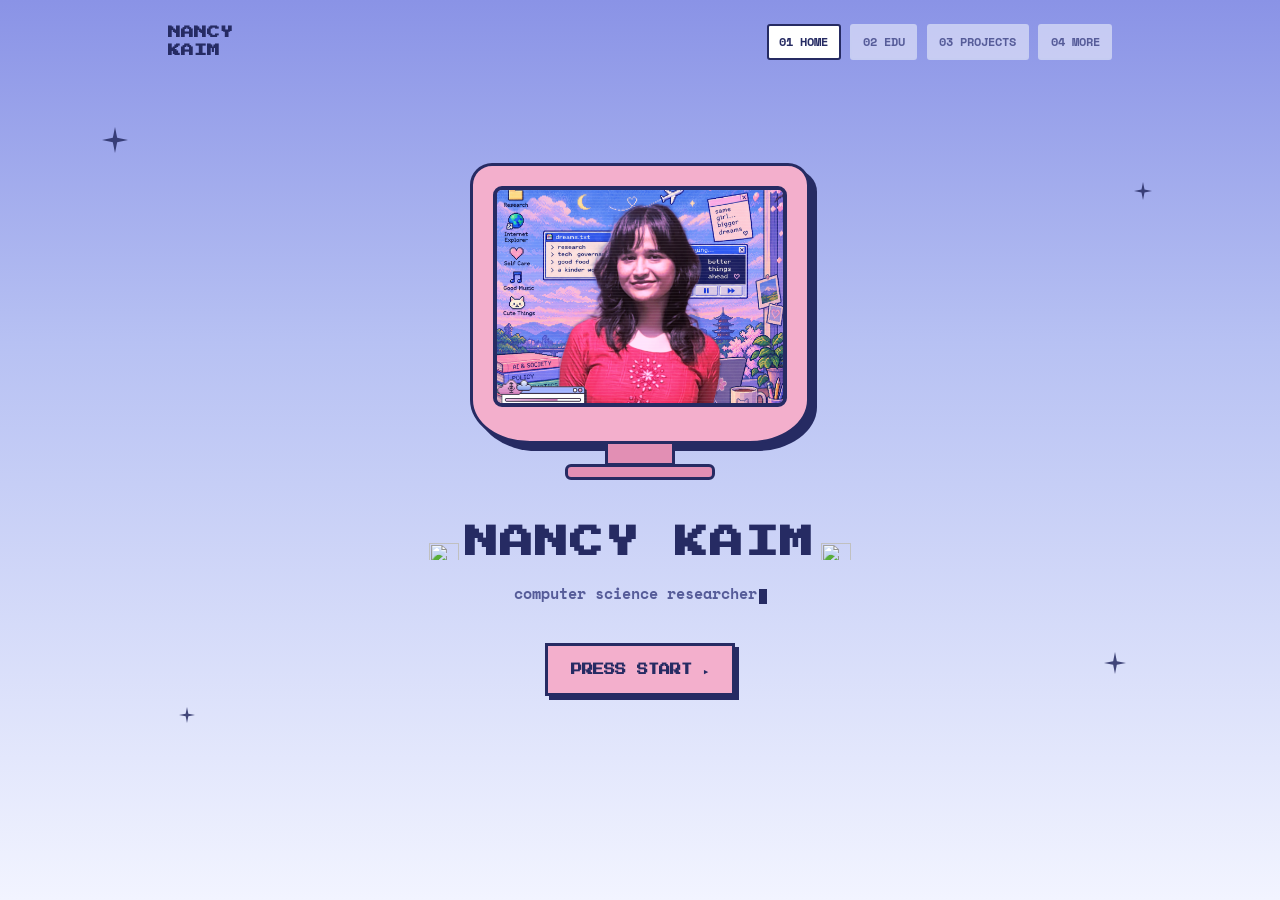
==== index.html @ 99c8d379 "Update index.html" ====
<!DOCTYPE html>
<html lang="en">
<head>
<meta charset="UTF-8">
<meta name="viewport" content="width=device-width, initial-scale=1.0">
<title>Nancy Kaim</title>
<meta name="description" content="Nancy Kaim — computer science researcher.">
<link rel="preconnect" href="https://fonts.googleapis.com">
<link rel="preconnect" href="https://fonts.gstatic.com" crossorigin>
<link href="https://fonts.googleapis.com/css2?family=Press+Start+2P&family=Space+Mono:wght@400;700&family=IBM+Plex+Sans:wght@400;500;600&display=swap" rel="stylesheet">
<link rel="stylesheet" href="style.css">
</head>
<body>

<header class="site">
  <div class="wrap">
    <a class="brand" href="index.html">NANCY<br>KAIM</a>
    <nav class="pages">
      <a href="index.html" class="active">01 HOME</a>
      <a href="education.html">02 EDU</a>
      <a href="projects.html">03 PROJECTS</a>
      <a href="achievements.html">04 MORE</a>
    </nav>
  </div>
</header>

<main>
  <section class="hero-page">

    <!-- decorative sparkles -->
    <div class="sparkle" style="top:8%; left:8%; width:26px; height:26px;">
      <svg viewBox="0 0 24 24"><path d="M12 0 L14 10 L24 12 L14 14 L12 24 L10 14 L0 12 L10 10 Z"/></svg>
    </div>
    <div class="sparkle" style="top:15%; right:10%; width:18px; height:18px;">
      <svg viewBox="0 0 24 24"><path d="M12 0 L14 10 L24 12 L14 14 L12 24 L10 14 L0 12 L10 10 Z"/></svg>
    </div>
    <div class="sparkle" style="bottom:12%; left:14%; width:16px; height:16px;">
      <svg viewBox="0 0 24 24"><path d="M12 0 L14 10 L24 12 L14 14 L12 24 L10 14 L0 12 L10 10 Z"/></svg>
    </div>
    <div class="sparkle" style="bottom:18%; right:12%; width:22px; height:22px;">
      <svg viewBox="0 0 24 24"><path d="M12 0 L14 10 L24 12 L14 14 L12 24 L10 14 L0 12 L10 10 Z"/></svg>
    </div>

    <div class="hero-inner">
      <div class="monitor">
        <div class="case">
          <div class="screen">
            <img src="image/Profile1.png" alt="Nancy Kaim">
          </div>
        </div>
        <div class="neck"></div>
        <div class="base"></div>
      </div>

      <h1><img class="sticker" src="image/icon1.png" alt="">NANCY KAIM<img class="sticker" src="image/icon1.png" alt=""></h1>
      <p class="tagline">computer science researcher<span class="cursor"></span></p>
      <a class="pixel-btn pink" href="education.html">PRESS START ▸</a>
    </div>
  </section>
</main>

<script src="script.js"></script>
</body>
</html>
---- style.css ----
:root {
  --bg-top: #8A93E6;
  --bg-mid: #B7C1F3;
  --bg-bottom: #F2F4FF;
  --ink: #262B63;
  --muted: #565C99;
  --pink: #F3AFCC;
  --pink-dark: #E28FB4;
  --card: #EEF1FF;
  --card-line: #C6CCF2;
  --accent: #6B74D6;
  --pixel: 'Press Start 2P', monospace;
  --mono: 'Space Mono', ui-monospace, monospace;
  --sans: 'IBM Plex Sans', -apple-system, sans-serif;
  --maxw: 1000px;
}

* { box-sizing: border-box; }
html { scroll-behavior: smooth; }

body {
  margin: 0;
  background: linear-gradient(180deg, var(--bg-top) 0%, var(--bg-mid) 38%, var(--bg-bottom) 100%);
  background-attachment: fixed;
  color: var(--ink);
  font-family: var(--mono);
  font-weight: 700;
  font-size: 1.08rem;
  line-height: 1.7;
}

/* Sticker icons beside headings */
.sticker {
  width: 30px;
  height: 30px;
  object-fit: contain;
  vertical-align: middle;
  margin: 0 0.4rem 0.2rem 0;
  display: inline-block;
}
h1 .sticker:last-child, h2 .sticker:last-child { margin: 0 0 0.2rem 0.4rem; }

/* Dates read as italic throughout */
.when, .project-box .when, em.date {
  font-style: italic;
}

a { color: inherit; }
a:focus-visible, button:focus-visible { outline: 2px solid var(--ink); outline-offset: 3px; }

.wrap { max-width: var(--maxw); margin: 0 auto; padding: 0 1.75rem; }

/* Header / page nav */
header.site { padding: 1.5rem 0 0.5rem; }
header.site .wrap {
  display: flex;
  align-items: center;
  justify-content: space-between;
  flex-wrap: wrap;
  gap: 1rem;
}
.brand {
  font-family: var(--pixel);
  font-size: 0.8rem;
  text-decoration: none;
  color: var(--ink);
  line-height: 1.4;
}
nav.pages { display: flex; gap: 0.6rem; flex-wrap: wrap; }
nav.pages a {
  font-family: var(--mono);
  font-size: 0.72rem;
  text-decoration: none;
  color: var(--muted);
  background: rgba(255,255,255,0.5);
  border: 2px solid var(--card-line);
  padding: 0.4rem 0.65rem;
  border-radius: 3px;
}
nav.pages a.active, nav.pages a:hover {
  color: var(--ink);
  border-color: var(--ink);
  background: #fff;
}

/* Sparkle decorations */
.sparkle { position: absolute; opacity: 0.85; pointer-events: none; }
.sparkle svg { width: 100%; height: 100%; fill: var(--ink); }

/* Hero / monitor page */
.hero-page {
  min-height: 82vh;
  display: flex;
  align-items: center;
  justify-content: center;
  position: relative;
  padding: 2rem 0 3rem;
  overflow: hidden;
}
.hero-inner { text-align: center; position: relative; z-index: 2; }
.hero-inner h1 {
  font-family: var(--pixel);
  font-size: clamp(1.3rem, 4vw, 2.1rem);
  line-height: 1.6;
  margin: 0 0 0.75rem;
  letter-spacing: 1px;
}
.hero-inner .tagline {
  font-family: var(--mono);
  font-size: 0.95rem;
  color: var(--muted);
  margin: 0 0 2.25rem;
}
.hero-inner .tagline .cursor {
  display: inline-block;
  width: 8px; height: 1em;
  background: var(--ink);
  margin-left: 2px;
  vertical-align: text-bottom;
  animation: blink 1.1s steps(1) infinite;
}
@keyframes blink { 50% { opacity: 0; } }
@media (prefers-reduced-motion: reduce) { .cursor { animation: none; } }

/* CRT monitor */
.monitor { width: min(340px, 78vw); margin: 0 auto 2.25rem; position: relative; z-index: 2; }
.monitor .case {
  background: var(--pink);
  border: 3px solid var(--ink);
  border-radius: 22px 22px 60px 60px / 22px 22px 44px 44px;
  padding: 20px 20px 34px;
  box-shadow: 7px 7px 0 var(--ink);
}
.monitor .screen {
  background: #1C2058;
  border: 4px solid var(--ink);
  border-radius: 9px;
  aspect-ratio: 4 / 3;
  overflow: hidden;
  position: relative;
  display: flex;
  align-items: center;
  justify-content: center;
}
.monitor .screen img { width: 100%; height: 100%; object-fit: cover; display: block; }
.monitor .screen .placeholder {
  font-family: var(--mono);
  color: #C7CEFF;
  font-size: 0.75rem;
  text-align: center;
  padding: 1rem;
}
.monitor .screen::after {
  content: '';
  position: absolute; inset: 0;
  background: repeating-linear-gradient(to bottom, rgba(255,255,255,0.06) 0px, rgba(255,255,255,0.06) 1px, transparent 1px, transparent 3px);
  pointer-events: none;
}
.monitor .neck { width: 70px; height: 22px; background: var(--pink-dark); border: 3px solid var(--ink); border-top: none; margin: 0 auto; }
.monitor .base { width: 150px; height: 16px; background: var(--pink-dark); border: 3px solid var(--ink); border-radius: 6px; margin: -2px auto 0; }

/* Pixel button */
.pixel-btn {
  display: inline-block;
  font-family: var(--pixel);
  font-size: 0.7rem;
  color: var(--ink);
  background: #fff;
  border: 3px solid var(--ink);
  padding: 0.85rem 1.4rem;
  text-decoration: none;
  box-shadow: 4px 4px 0 var(--ink);
  transition: transform 0.08s ease, box-shadow 0.08s ease;
}
.pixel-btn:hover { transform: translate(2px, 2px); box-shadow: 2px 2px 0 var(--ink); }
.pixel-btn.pink { background: var(--pink); }

/* Content pages */
.page-title {
  font-family: var(--pixel);
  font-size: clamp(1.1rem, 3vw, 1.5rem);
  margin: 2.5rem 0 0.5rem;
  line-height: 1.6;
}
.page-lede { font-family: var(--mono); font-size: 0.98rem; color: var(--muted); max-width: 62ch; margin: 0 0 2rem; }

section.block { padding: 1.75rem 0; }
section.block h2 {
  font-family: var(--pixel);
  font-size: 0.95rem;
  margin: 0 0 1.5rem;
  line-height: 1.7;
}

/* Diamond bullet list */
ul.diamond-list { list-style: none; margin: 0; padding: 0; }
ul.diamond-list li {
  display: grid;
  grid-template-columns: 18px 1fr;
  gap: 0.85rem;
  align-items: start;
  padding: 0.9rem 0;
  border-top: 1px dashed var(--card-line);
  color: var(--muted);
}
ul.diamond-list li:last-child { border-bottom: 1px dashed var(--card-line); }
ul.diamond-list li .diamond {
  width: 10px; height: 10px;
  background: var(--accent);
  transform: rotate(45deg);
  margin-top: 6px;
}
ul.diamond-list li strong { color: var(--ink); }

/* Cards */
.card {
  background: var(--card);
  border: 2px solid var(--card-line);
  border-radius: 10px;
  padding: 1.5rem;
}
.card h3 { font-family: var(--sans); font-weight: 600; }

/* Education timeline items */
.edu-item {
  display: grid;
  grid-template-columns: 140px 1fr;
  gap: 1.25rem;
  padding: 1.25rem 0;
  border-top: 1px dashed var(--card-line);
}
section.block .edu-item:last-child { border-bottom: 1px dashed var(--card-line); }
.edu-item .when { font-family: var(--mono); font-size: 0.8rem; color: var(--muted); }
.edu-item h3 { margin: 0 0 0.25rem; font-size: 1.05rem; font-weight: 600; font-family: var(--sans); }
.edu-item .school { color: var(--muted); margin: 0 0 0.25rem; font-size: 0.98rem; }
.edu-item .score { font-family: var(--mono); font-size: 0.78rem; color: var(--accent); }
@media (max-width: 620px) { .edu-item { grid-template-columns: 1fr; gap: 0.3rem; } }

/* Stat band */
.stats { display: grid; grid-template-columns: repeat(3, 1fr); gap: 1px; background: var(--card-line); border: 2px solid var(--card-line); border-radius: 10px; overflow: hidden; margin: 1.5rem 0; }
.stat { background: var(--card); padding: 1.4rem; text-align: center; }
.stat .num { font-family: var(--pixel); font-size: 1.1rem; color: var(--accent); }
.stat .label { font-family: var(--mono); font-size: 0.68rem; color: var(--muted); margin-top: 0.6rem; }
@media (max-width: 620px) { .stats { grid-template-columns: 1fr; } }

/* Publications */
ol.pubs { list-style: none; margin: 0; padding: 0; }
ol.pubs li {
  display: grid;
  grid-template-columns: 2.4rem 1fr;
  gap: 1rem;
  padding: 1rem 0;
  border-top: 1px dashed var(--card-line);
  color: var(--muted);
  font-size: 0.92rem;
}
ol.pubs li:last-child { border-bottom: 1px dashed var(--card-line); }
ol.pubs li span.n { font-family: var(--mono); font-size: 0.78rem; color: var(--accent); }

/* Projects grid */
.project-grid {
  display: grid;
  grid-template-columns: repeat(2, 1fr);
  gap: 1.25rem;
}
@media (max-width: 720px) { .project-grid { grid-template-columns: 1fr; } }
.project-box {
  background: var(--card);
  border: 2px solid var(--card-line);
  border-radius: 10px;
  padding: 1.4rem;
  display: flex;
  flex-direction: column;
  gap: 0.6rem;
}
.project-box h3 { margin: 0; font-size: 1.05rem; font-family: var(--sans); font-weight: 600; }
.project-box .tags { font-family: var(--mono); font-size: 0.7rem; color: var(--accent); }
.project-box p { margin: 0; color: var(--muted); font-size: 0.92rem; }
.project-box a.box-link {
  margin-top: auto;
  font-family: var(--mono);
  font-size: 0.75rem;
  color: var(--ink);
  text-decoration: none;
  border-top: 1px dashed var(--card-line);
  padding-top: 0.75rem;
}
.project-box a.box-link:hover { color: var(--accent); }

/* Footer / next nav */
.next-nav {
  display: flex;
  justify-content: space-between;
  align-items: center;
  padding: 2.5rem 0 3rem;
  flex-wrap: wrap;
  gap: 1rem;
}
footer.site { padding: 1.5rem 0 2.5rem; }
footer.site .wrap {
  display: flex;
  justify-content: space-between;
  align-items: center;
  font-family: var(--mono);
  font-size: 0.72rem;
  color: var(--muted);
  flex-wrap: wrap;
  gap: 0.75rem;
}
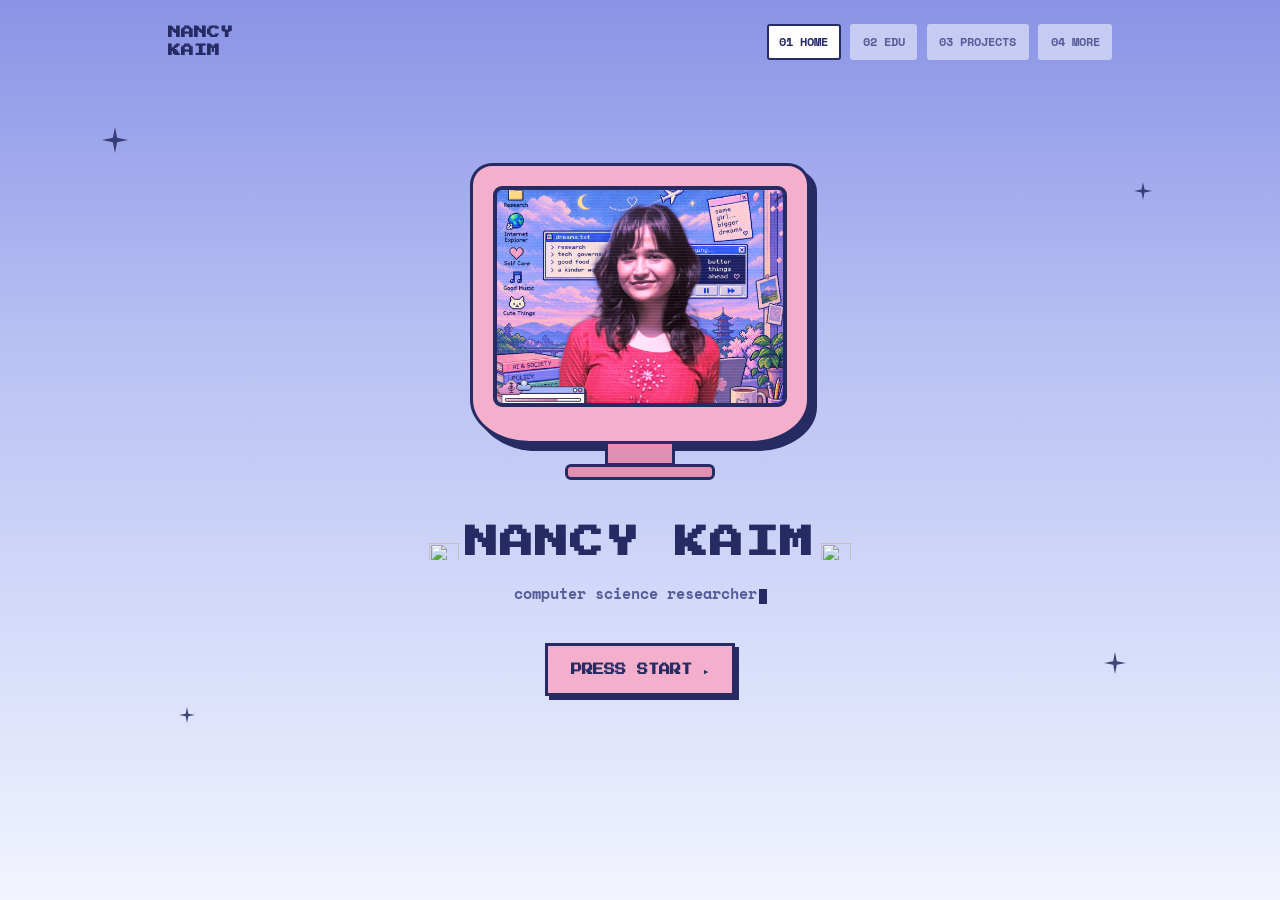
==== commit 21e6ec4a: "Update index.html" ====
--- a/index.html
+++ b/index.html
@@ -45,14 +45,14 @@
       <div class="monitor">
         <div class="case">
           <div class="screen">
-            <img src="image/Profile1.png" alt="Nancy Kaim">
+            <img src="./image/Profile1.png" alt="Nancy Kaim">
           </div>
         </div>
         <div class="neck"></div>
         <div class="base"></div>
       </div>
 
-      <h1><img class="sticker" src="image/icon1.png" alt="">NANCY KAIM<img class="sticker" src="image/icon1.png" alt=""></h1>
+      <h1><img class="sticker" src="./image/Icon/Icon1.png" alt="">NANCY KAIM<img class="sticker" src="./image/Icon/Icon1.png" alt=""></h1>
       <p class="tagline">computer science researcher<span class="cursor"></span></p>
       <a class="pixel-btn pink" href="education.html">PRESS START ▸</a>
     </div>
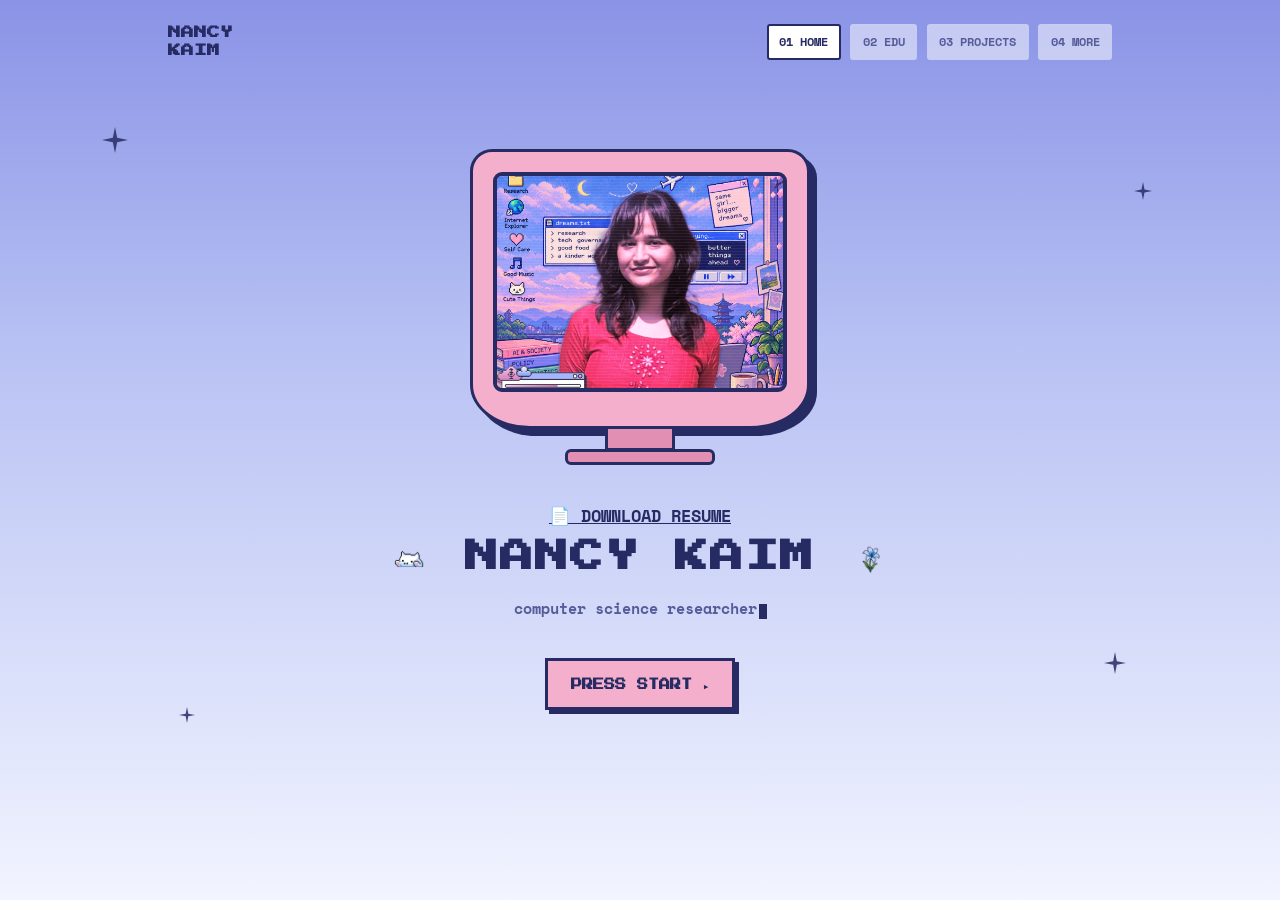
==== commit 39fe4686: "Update index.html resume" ====
--- a/index.html
+++ b/index.html
@@ -3,62 +3,127 @@
 <head>
 <meta charset="UTF-8">
 <meta name="viewport" content="width=device-width, initial-scale=1.0">
+
 <title>Nancy Kaim</title>
+
 <meta name="description" content="Nancy Kaim — computer science researcher.">
+
 <link rel="preconnect" href="https://fonts.googleapis.com">
 <link rel="preconnect" href="https://fonts.gstatic.com" crossorigin>
+
 <link href="https://fonts.googleapis.com/css2?family=Press+Start+2P&family=Space+Mono:wght@400;700&family=IBM+Plex+Sans:wght@400;500;600&display=swap" rel="stylesheet">
+
 <link rel="stylesheet" href="style.css">
 </head>
+
 <body>
 
 <header class="site">
   <div class="wrap">
-    <a class="brand" href="index.html">NANCY<br>KAIM</a>
+
+    <a class="brand" href="index.html">
+      NANCY<br>KAIM
+    </a>
+
     <nav class="pages">
       <a href="index.html" class="active">01 HOME</a>
       <a href="education.html">02 EDU</a>
       <a href="projects.html">03 PROJECTS</a>
       <a href="achievements.html">04 MORE</a>
     </nav>
+
   </div>
 </header>
 
+
 <main>
+
   <section class="hero-page">
 
-    <!-- decorative sparkles -->
+    <!-- Decorative sparkles -->
+
     <div class="sparkle" style="top:8%; left:8%; width:26px; height:26px;">
-      <svg viewBox="0 0 24 24"><path d="M12 0 L14 10 L24 12 L14 14 L12 24 L10 14 L0 12 L10 10 Z"/></svg>
-    </div>
-    <div class="sparkle" style="top:15%; right:10%; width:18px; height:18px;">
-      <svg viewBox="0 0 24 24"><path d="M12 0 L14 10 L24 12 L14 14 L12 24 L10 14 L0 12 L10 10 Z"/></svg>
-    </div>
-    <div class="sparkle" style="bottom:12%; left:14%; width:16px; height:16px;">
-      <svg viewBox="0 0 24 24"><path d="M12 0 L14 10 L24 12 L14 14 L12 24 L10 14 L0 12 L10 10 Z"/></svg>
-    </div>
-    <div class="sparkle" style="bottom:18%; right:12%; width:22px; height:22px;">
-      <svg viewBox="0 0 24 24"><path d="M12 0 L14 10 L24 12 L14 14 L12 24 L10 14 L0 12 L10 10 Z"/></svg>
+      <svg viewBox="0 0 24 24">
+        <path d="M12 0 L14 10 L24 12 L14 14 L12 24 L10 14 L0 12 L10 10 Z"/>
+      </svg>
     </div>
 
+    <div class="sparkle" style="top:15%; right:10%; width:18px; height:18px;">
+      <svg viewBox="0 0 24 24">
+        <path d="M12 0 L14 10 L24 12 L14 14 L12 24 L10 14 L0 12 L10 10 Z"/>
+      </svg>
+    </div>
+
+    <div class="sparkle" style="bottom:12%; left:14%; width:16px; height:16px;">
+      <svg viewBox="0 0 24 24">
+        <path d="M12 0 L14 10 L24 12 L14 14 L12 24 L10 14 L0 12 L10 10 Z"/>
+      </svg>
+    </div>
+
+    <div class="sparkle" style="bottom:18%; right:12%; width:22px; height:22px;">
+      <svg viewBox="0 0 24 24">
+        <path d="M12 0 L14 10 L24 12 L14 14 L12 24 L10 14 L0 12 L10 10 Z"/>
+      </svg>
+    </div>
+
+
     <div class="hero-inner">
+
+      <!-- Computer -->
+
       <div class="monitor">
+
         <div class="case">
+
           <div class="screen">
             <img src="./image/Profile1.png" alt="Nancy Kaim">
           </div>
+
         </div>
+
         <div class="neck"></div>
         <div class="base"></div>
+
       </div>
 
-      <h1><img class="sticker" src="./image/Icon/Icon1.png" alt="">NANCY KAIM<img class="sticker" src="./image/Icon/Icon1.png" alt=""></h1>
-      <p class="tagline">computer science researcher<span class="cursor"></span></p>
-      <a class="pixel-btn pink" href="education.html">PRESS START ▸</a>
+
+      <!-- Resume Download Button -->
+
+      <a class="resume-btn" href="./resume.pdf" download>
+        📄 DOWNLOAD RESUME
+      </a>
+
+
+      <!-- Name -->
+
+      <h1>
+        <img class="sticker" src="./image/Icon/Icon1.png" alt="">
+        NANCY KAIM
+        <img class="sticker" src="./image/Icon/Icon1.png" alt="">
+      </h1>
+
+
+      <!-- Tagline -->
+
+      <p class="tagline">
+        computer science researcher<span class="cursor"></span>
+      </p>
+
+
+      <!-- Start Button -->
+
+      <a class="pixel-btn pink" href="education.html">
+        PRESS START ▸
+      </a>
+
     </div>
+
   </section>
+
 </main>
 
+
 <script src="script.js"></script>
+
 </body>
 </html>
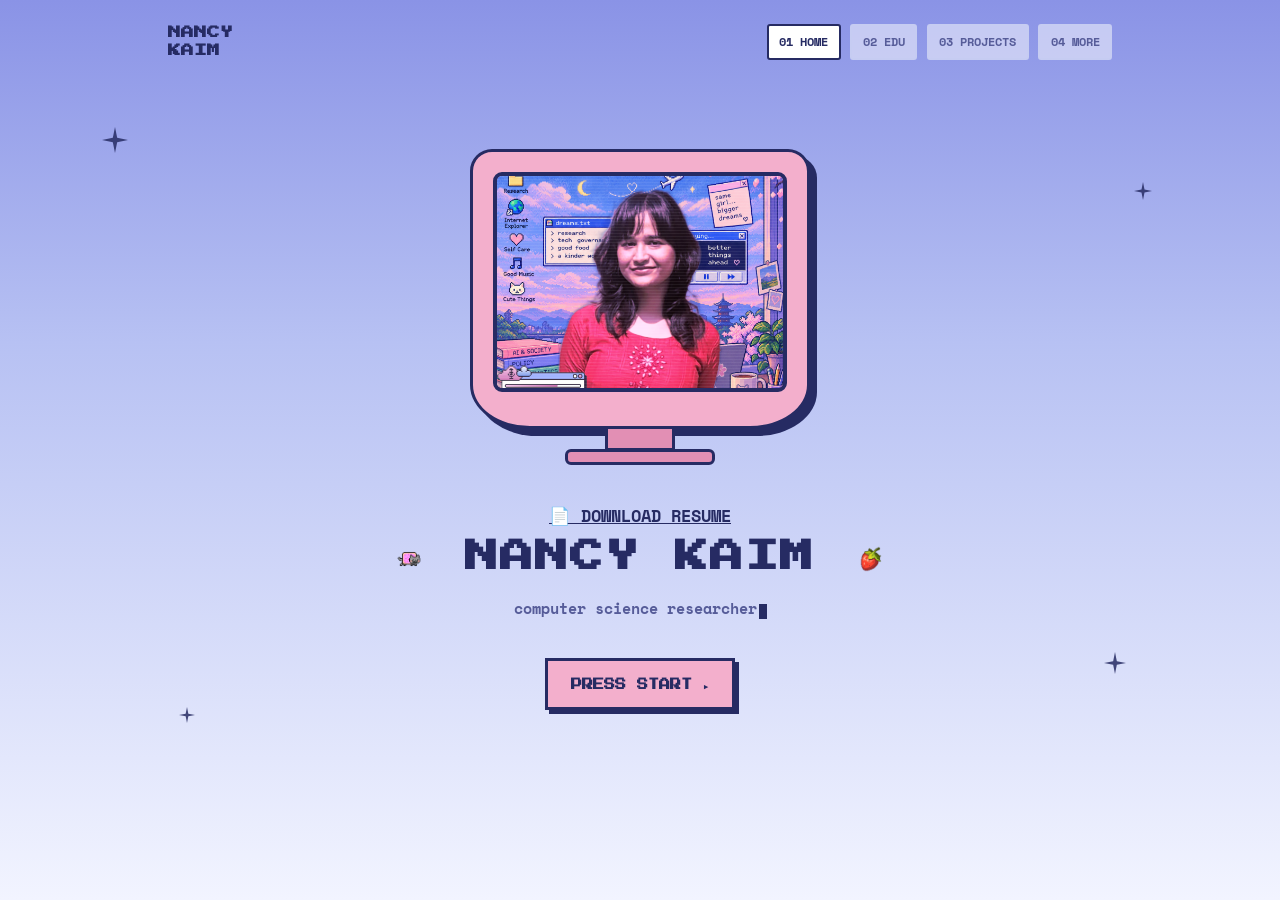
==== commit 22732d03: "Update index.html" ====
--- a/index.html
+++ b/index.html
@@ -89,7 +89,7 @@
 
       <!-- Resume Download Button -->
 
-      <a class="resume-btn" href="./resume.pdf" download>
+      <a class="resume-btn" href="./Nancy_Kaim_CV.pdf" download>
         📄 DOWNLOAD RESUME
       </a>
 
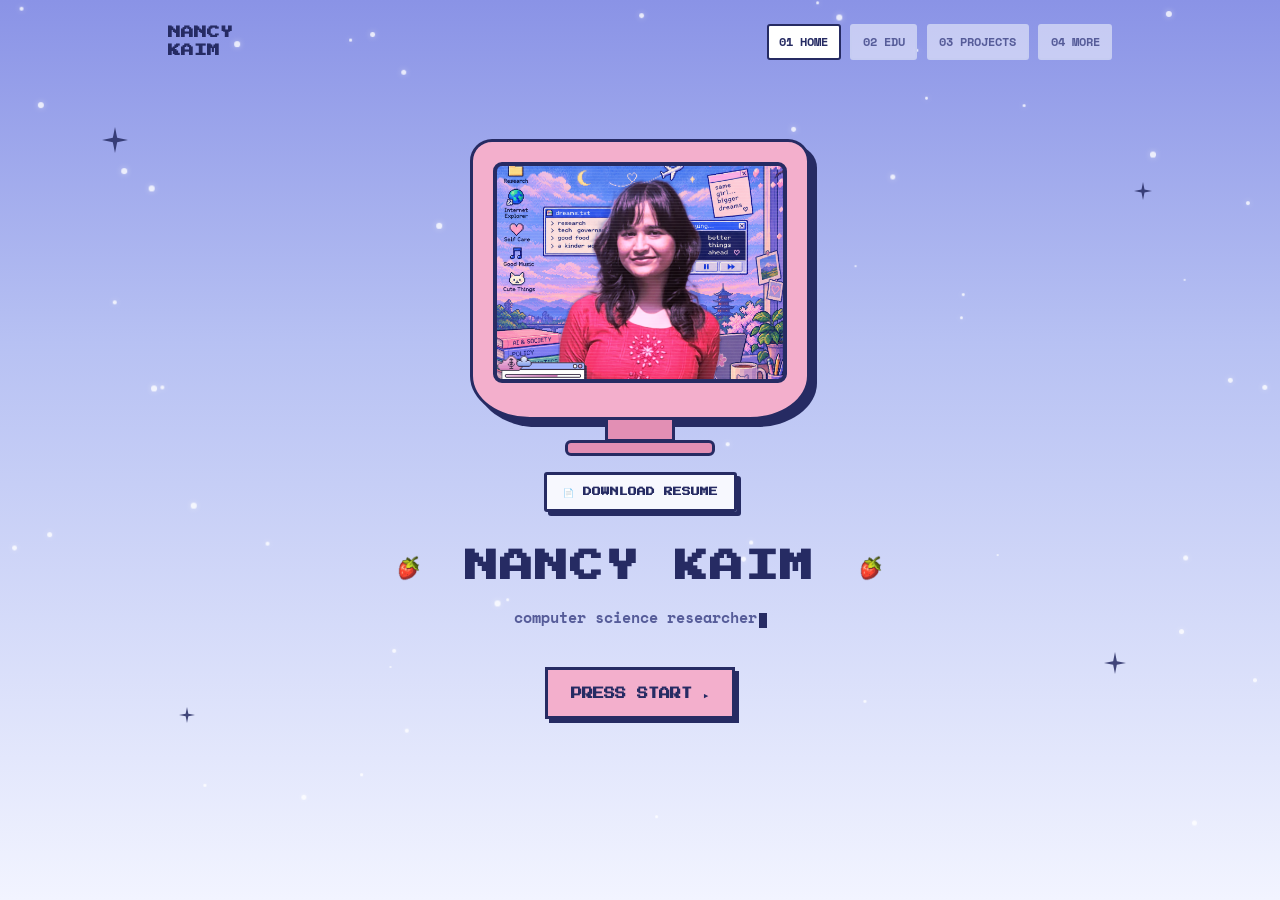
==== commit 813fe827: "Update index.html" ====
--- a/index.html
+++ b/index.html
@@ -17,7 +17,7 @@
 </head>
 
 <body>
-
+<div id="star-field" aria-hidden="true"></div>
 <header class="site">
   <div class="wrap">
 
--- a/style.css
+++ b/style.css
@@ -15,12 +15,22 @@
   --maxw: 1000px;
 }
 
-* { box-sizing: border-box; }
-html { scroll-behavior: smooth; }
+* {
+  box-sizing: border-box;
+}
+
+html {
+  scroll-behavior: smooth;
+}
 
 body {
   margin: 0;
-  background: linear-gradient(180deg, var(--bg-top) 0%, var(--bg-mid) 38%, var(--bg-bottom) 100%);
+  background: linear-gradient(
+    180deg,
+    var(--bg-top) 0%,
+    var(--bg-mid) 38%,
+    var(--bg-bottom) 100%
+  );
   background-attachment: fixed;
   color: var(--ink);
   font-family: var(--mono);
@@ -38,20 +48,40 @@
   margin: 0 0.4rem 0.2rem 0;
   display: inline-block;
 }
-h1 .sticker:last-child, h2 .sticker:last-child { margin: 0 0 0.2rem 0.4rem; }
+
+h1 .sticker:last-child,
+h2 .sticker:last-child {
+  margin: 0 0 0.2rem 0.4rem;
+}
 
 /* Dates read as italic throughout */
-.when, .project-box .when, em.date {
+.when,
+.project-box .when,
+em.date {
   font-style: italic;
 }
 
-a { color: inherit; }
-a:focus-visible, button:focus-visible { outline: 2px solid var(--ink); outline-offset: 3px; }
-
-.wrap { max-width: var(--maxw); margin: 0 auto; padding: 0 1.75rem; }
+a {
+  color: inherit;
+}
+
+a:focus-visible,
+button:focus-visible {
+  outline: 2px solid var(--ink);
+  outline-offset: 3px;
+}
+
+.wrap {
+  max-width: var(--maxw);
+  margin: 0 auto;
+  padding: 0 1.75rem;
+}
 
 /* Header / page nav */
-header.site { padding: 1.5rem 0 0.5rem; }
+header.site {
+  padding: 1.5rem 0 0.5rem;
+}
+
 header.site .wrap {
   display: flex;
   align-items: center;
@@ -59,6 +89,7 @@
   flex-wrap: wrap;
   gap: 1rem;
 }
+
 .brand {
   font-family: var(--pixel);
   font-size: 0.8rem;
@@ -66,26 +97,43 @@
   color: var(--ink);
   line-height: 1.4;
 }
-nav.pages { display: flex; gap: 0.6rem; flex-wrap: wrap; }
+
+nav.pages {
+  display: flex;
+  gap: 0.6rem;
+  flex-wrap: wrap;
+}
+
 nav.pages a {
   font-family: var(--mono);
   font-size: 0.72rem;
   text-decoration: none;
   color: var(--muted);
-  background: rgba(255,255,255,0.5);
+  background: rgba(255, 255, 255, 0.5);
   border: 2px solid var(--card-line);
   padding: 0.4rem 0.65rem;
   border-radius: 3px;
 }
-nav.pages a.active, nav.pages a:hover {
+
+nav.pages a.active,
+nav.pages a:hover {
   color: var(--ink);
   border-color: var(--ink);
   background: #fff;
 }
 
 /* Sparkle decorations */
-.sparkle { position: absolute; opacity: 0.85; pointer-events: none; }
-.sparkle svg { width: 100%; height: 100%; fill: var(--ink); }
+.sparkle {
+  position: absolute;
+  opacity: 0.85;
+  pointer-events: none;
+}
+
+.sparkle svg {
+  width: 100%;
+  height: 100%;
+  fill: var(--ink);
+}
 
 /* Hero / monitor page */
 .hero-page {
@@ -97,7 +145,13 @@
   padding: 2rem 0 3rem;
   overflow: hidden;
 }
-.hero-inner { text-align: center; position: relative; z-index: 2; }
+
+.hero-inner {
+  text-align: center;
+  position: relative;
+  z-index: 2;
+}
+
 .hero-inner h1 {
   font-family: var(--pixel);
   font-size: clamp(1.3rem, 4vw, 2.1rem);
@@ -105,25 +159,44 @@
   margin: 0 0 0.75rem;
   letter-spacing: 1px;
 }
+
 .hero-inner .tagline {
   font-family: var(--mono);
   font-size: 0.95rem;
   color: var(--muted);
   margin: 0 0 2.25rem;
 }
+
 .hero-inner .tagline .cursor {
   display: inline-block;
-  width: 8px; height: 1em;
+  width: 8px;
+  height: 1em;
   background: var(--ink);
   margin-left: 2px;
   vertical-align: text-bottom;
   animation: blink 1.1s steps(1) infinite;
 }
-@keyframes blink { 50% { opacity: 0; } }
-@media (prefers-reduced-motion: reduce) { .cursor { animation: none; } }
+
+@keyframes blink {
+  50% {
+    opacity: 0;
+  }
+}
+
+@media (prefers-reduced-motion: reduce) {
+  .cursor {
+    animation: none;
+  }
+}
 
 /* CRT monitor */
-.monitor { width: min(340px, 78vw); margin: 0 auto 2.25rem; position: relative; z-index: 2; }
+.monitor {
+  width: min(340px, 78vw);
+  margin: 0 auto 1rem;
+  position: relative;
+  z-index: 2;
+}
+
 .monitor .case {
   background: var(--pink);
   border: 3px solid var(--ink);
@@ -131,6 +204,7 @@
   padding: 20px 20px 34px;
   box-shadow: 7px 7px 0 var(--ink);
 }
+
 .monitor .screen {
   background: #1C2058;
   border: 4px solid var(--ink);
@@ -142,7 +216,14 @@
   align-items: center;
   justify-content: center;
 }
-.monitor .screen img { width: 100%; height: 100%; object-fit: cover; display: block; }
+
+.monitor .screen img {
+  width: 100%;
+  height: 100%;
+  object-fit: cover;
+  display: block;
+}
+
 .monitor .screen .placeholder {
   font-family: var(--mono);
   color: #C7CEFF;
@@ -150,14 +231,77 @@
   text-align: center;
   padding: 1rem;
 }
+
 .monitor .screen::after {
   content: '';
-  position: absolute; inset: 0;
-  background: repeating-linear-gradient(to bottom, rgba(255,255,255,0.06) 0px, rgba(255,255,255,0.06) 1px, transparent 1px, transparent 3px);
+  position: absolute;
+  inset: 0;
+  background: repeating-linear-gradient(
+    to bottom,
+    rgba(255, 255, 255, 0.06) 0px,
+    rgba(255, 255, 255, 0.06) 1px,
+    transparent 1px,
+    transparent 3px
+  );
   pointer-events: none;
 }
-.monitor .neck { width: 70px; height: 22px; background: var(--pink-dark); border: 3px solid var(--ink); border-top: none; margin: 0 auto; }
-.monitor .base { width: 150px; height: 16px; background: var(--pink-dark); border: 3px solid var(--ink); border-radius: 6px; margin: -2px auto 0; }
+
+.monitor .neck {
+  width: 70px;
+  height: 22px;
+  background: var(--pink-dark);
+  border: 3px solid var(--ink);
+  border-top: none;
+  margin: 0 auto;
+}
+
+.monitor .base {
+  width: 150px;
+  height: 16px;
+  background: var(--pink-dark);
+  border: 3px solid var(--ink);
+  border-radius: 6px;
+  margin: -2px auto 0;
+}
+
+
+/* Resume download button */
+.resume-btn {
+  display: inline-block;
+  margin: 0 auto 1.75rem;
+  padding: 0.65rem 1rem;
+
+  font-family: var(--pixel);
+  font-size: 0.55rem;
+  line-height: 1.5;
+
+  color: var(--ink);
+  background: rgba(255, 255, 255, 0.85);
+
+  border: 3px solid var(--ink);
+  border-radius: 3px;
+
+  text-decoration: none;
+
+  box-shadow: 4px 4px 0 var(--ink);
+
+  transition:
+    transform 0.08s ease,
+    box-shadow 0.08s ease,
+    background 0.08s ease;
+}
+
+.resume-btn:hover {
+  background: var(--pink);
+  transform: translate(2px, 2px);
+  box-shadow: 2px 2px 0 var(--ink);
+}
+
+.resume-btn:active {
+  transform: translate(4px, 4px);
+  box-shadow: none;
+}
+
 
 /* Pixel button */
 .pixel-btn {
@@ -170,10 +314,20 @@
   padding: 0.85rem 1.4rem;
   text-decoration: none;
   box-shadow: 4px 4px 0 var(--ink);
-  transition: transform 0.08s ease, box-shadow 0.08s ease;
-}
-.pixel-btn:hover { transform: translate(2px, 2px); box-shadow: 2px 2px 0 var(--ink); }
-.pixel-btn.pink { background: var(--pink); }
+  transition:
+    transform 0.08s ease,
+    box-shadow 0.08s ease;
+}
+
+.pixel-btn:hover {
+  transform: translate(2px, 2px);
+  box-shadow: 2px 2px 0 var(--ink);
+}
+
+.pixel-btn.pink {
+  background: var(--pink);
+}
+
 
 /* Content pages */
 .page-title {
@@ -182,9 +336,19 @@
   margin: 2.5rem 0 0.5rem;
   line-height: 1.6;
 }
-.page-lede { font-family: var(--mono); font-size: 0.98rem; color: var(--muted); max-width: 62ch; margin: 0 0 2rem; }
-
-section.block { padding: 1.75rem 0; }
+
+.page-lede {
+  font-family: var(--mono);
+  font-size: 0.98rem;
+  color: var(--muted);
+  max-width: 62ch;
+  margin: 0 0 2rem;
+}
+
+section.block {
+  padding: 1.75rem 0;
+}
+
 section.block h2 {
   font-family: var(--pixel);
   font-size: 0.95rem;
@@ -192,8 +356,14 @@
   line-height: 1.7;
 }
 
+
 /* Diamond bullet list */
-ul.diamond-list { list-style: none; margin: 0; padding: 0; }
+ul.diamond-list {
+  list-style: none;
+  margin: 0;
+  padding: 0;
+}
+
 ul.diamond-list li {
   display: grid;
   grid-template-columns: 18px 1fr;
@@ -203,14 +373,23 @@
   border-top: 1px dashed var(--card-line);
   color: var(--muted);
 }
-ul.diamond-list li:last-child { border-bottom: 1px dashed var(--card-line); }
+
+ul.diamond-list li:last-child {
+  border-bottom: 1px dashed var(--card-line);
+}
+
 ul.diamond-list li .diamond {
-  width: 10px; height: 10px;
+  width: 10px;
+  height: 10px;
   background: var(--accent);
   transform: rotate(45deg);
   margin-top: 6px;
 }
-ul.diamond-list li strong { color: var(--ink); }
+
+ul.diamond-list li strong {
+  color: var(--ink);
+}
+
 
 /* Cards */
 .card {
@@ -219,7 +398,12 @@
   border-radius: 10px;
   padding: 1.5rem;
 }
-.card h3 { font-family: var(--sans); font-weight: 600; }
+
+.card h3 {
+  font-family: var(--sans);
+  font-weight: 600;
+}
+
 
 /* Education timeline items */
 .edu-item {
@@ -229,22 +413,89 @@
   padding: 1.25rem 0;
   border-top: 1px dashed var(--card-line);
 }
-section.block .edu-item:last-child { border-bottom: 1px dashed var(--card-line); }
-.edu-item .when { font-family: var(--mono); font-size: 0.8rem; color: var(--muted); }
-.edu-item h3 { margin: 0 0 0.25rem; font-size: 1.05rem; font-weight: 600; font-family: var(--sans); }
-.edu-item .school { color: var(--muted); margin: 0 0 0.25rem; font-size: 0.98rem; }
-.edu-item .score { font-family: var(--mono); font-size: 0.78rem; color: var(--accent); }
-@media (max-width: 620px) { .edu-item { grid-template-columns: 1fr; gap: 0.3rem; } }
+
+section.block .edu-item:last-child {
+  border-bottom: 1px dashed var(--card-line);
+}
+
+.edu-item .when {
+  font-family: var(--mono);
+  font-size: 0.8rem;
+  color: var(--muted);
+}
+
+.edu-item h3 {
+  margin: 0 0 0.25rem;
+  font-size: 1.05rem;
+  font-weight: 600;
+  font-family: var(--sans);
+}
+
+.edu-item .school {
+  color: var(--muted);
+  margin: 0 0 0.25rem;
+  font-size: 0.98rem;
+}
+
+.edu-item .score {
+  font-family: var(--mono);
+  font-size: 0.78rem;
+  color: var(--accent);
+}
+
+@media (max-width: 620px) {
+  .edu-item {
+    grid-template-columns: 1fr;
+    gap: 0.3rem;
+  }
+}
+
 
 /* Stat band */
-.stats { display: grid; grid-template-columns: repeat(3, 1fr); gap: 1px; background: var(--card-line); border: 2px solid var(--card-line); border-radius: 10px; overflow: hidden; margin: 1.5rem 0; }
-.stat { background: var(--card); padding: 1.4rem; text-align: center; }
-.stat .num { font-family: var(--pixel); font-size: 1.1rem; color: var(--accent); }
-.stat .label { font-family: var(--mono); font-size: 0.68rem; color: var(--muted); margin-top: 0.6rem; }
-@media (max-width: 620px) { .stats { grid-template-columns: 1fr; } }
+.stats {
+  display: grid;
+  grid-template-columns: repeat(3, 1fr);
+  gap: 1px;
+  background: var(--card-line);
+  border: 2px solid var(--card-line);
+  border-radius: 10px;
+  overflow: hidden;
+  margin: 1.5rem 0;
+}
+
+.stat {
+  background: var(--card);
+  padding: 1.4rem;
+  text-align: center;
+}
+
+.stat .num {
+  font-family: var(--pixel);
+  font-size: 1.1rem;
+  color: var(--accent);
+}
+
+.stat .label {
+  font-family: var(--mono);
+  font-size: 0.68rem;
+  color: var(--muted);
+  margin-top: 0.6rem;
+}
+
+@media (max-width: 620px) {
+  .stats {
+    grid-template-columns: 1fr;
+  }
+}
+
 
 /* Publications */
-ol.pubs { list-style: none; margin: 0; padding: 0; }
+ol.pubs {
+  list-style: none;
+  margin: 0;
+  padding: 0;
+}
+
 ol.pubs li {
   display: grid;
   grid-template-columns: 2.4rem 1fr;
@@ -254,8 +505,17 @@
   color: var(--muted);
   font-size: 0.92rem;
 }
-ol.pubs li:last-child { border-bottom: 1px dashed var(--card-line); }
-ol.pubs li span.n { font-family: var(--mono); font-size: 0.78rem; color: var(--accent); }
+
+ol.pubs li:last-child {
+  border-bottom: 1px dashed var(--card-line);
+}
+
+ol.pubs li span.n {
+  font-family: var(--mono);
+  font-size: 0.78rem;
+  color: var(--accent);
+}
+
 
 /* Projects grid */
 .project-grid {
@@ -263,7 +523,13 @@
   grid-template-columns: repeat(2, 1fr);
   gap: 1.25rem;
 }
-@media (max-width: 720px) { .project-grid { grid-template-columns: 1fr; } }
+
+@media (max-width: 720px) {
+  .project-grid {
+    grid-template-columns: 1fr;
+  }
+}
+
 .project-box {
   background: var(--card);
   border: 2px solid var(--card-line);
@@ -273,9 +539,26 @@
   flex-direction: column;
   gap: 0.6rem;
 }
-.project-box h3 { margin: 0; font-size: 1.05rem; font-family: var(--sans); font-weight: 600; }
-.project-box .tags { font-family: var(--mono); font-size: 0.7rem; color: var(--accent); }
-.project-box p { margin: 0; color: var(--muted); font-size: 0.92rem; }
+
+.project-box h3 {
+  margin: 0;
+  font-size: 1.05rem;
+  font-family: var(--sans);
+  font-weight: 600;
+}
+
+.project-box .tags {
+  font-family: var(--mono);
+  font-size: 0.7rem;
+  color: var(--accent);
+}
+
+.project-box p {
+  margin: 0;
+  color: var(--muted);
+  font-size: 0.92rem;
+}
+
 .project-box a.box-link {
   margin-top: auto;
   font-family: var(--mono);
@@ -285,7 +568,11 @@
   border-top: 1px dashed var(--card-line);
   padding-top: 0.75rem;
 }
-.project-box a.box-link:hover { color: var(--accent); }
+
+.project-box a.box-link:hover {
+  color: var(--accent);
+}
+
 
 /* Footer / next nav */
 .next-nav {
@@ -296,7 +583,11 @@
   flex-wrap: wrap;
   gap: 1rem;
 }
-footer.site { padding: 1.5rem 0 2.5rem; }
+
+footer.site {
+  padding: 1.5rem 0 2.5rem;
+}
+
 footer.site .wrap {
   display: flex;
   justify-content: space-between;
@@ -307,3 +598,33 @@
   flex-wrap: wrap;
   gap: 0.75rem;
 }
+
+
+/* =========================
+   Interactive Star Field
+   ========================= */
+
+#star-field {
+  position: fixed;
+  inset: 0;
+  overflow: hidden;
+  pointer-events: none;
+  z-index: 0;
+}
+
+.star {
+  position: absolute;
+  width: 5px;
+  height: 5px;
+  background: rgba(255, 255, 255, 0.8);
+  transform: translate(-50%, -50%);
+  border-radius: 50%;
+  box-shadow: 0 0 6px rgba(255, 255, 255, 0.45);
+  will-change: transform;
+}
+
+.hero-page,
+.site {
+  position: relative;
+  z-index: 1;
+}
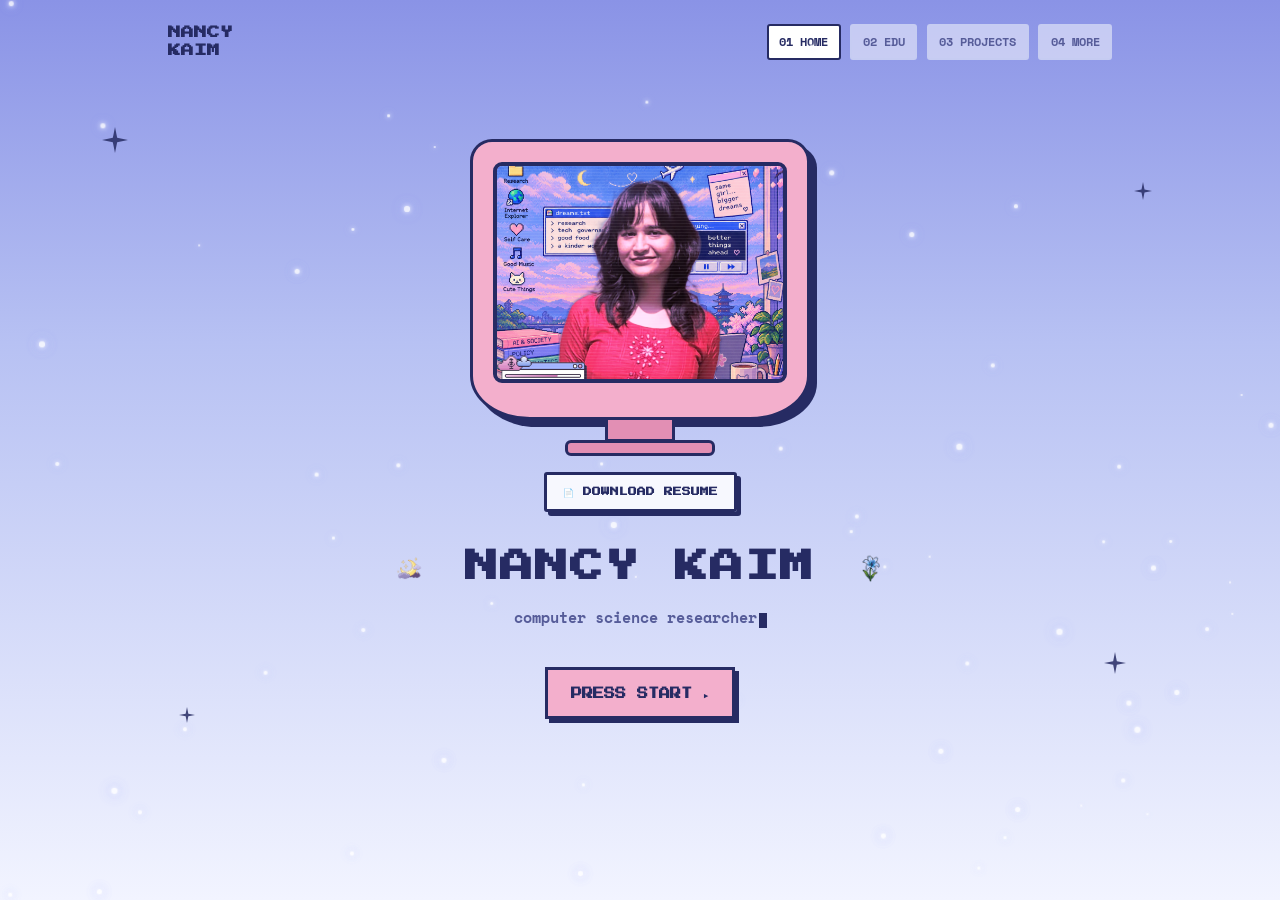
==== commit 56a26385: "Update index.html" ====
--- a/index.html
+++ b/index.html
@@ -89,7 +89,7 @@
 
       <!-- Resume Download Button -->
 
-      <a class="resume-btn" href="./Nancy_Kaim_CV.pdf" download>
+      <a class="resume-btn" href="./Nancy Kaim CV.pdf" download>
         📄 DOWNLOAD RESUME
       </a>
 
--- a/style.css
+++ b/style.css
@@ -603,28 +603,48 @@
 /* =========================
    Interactive Star Field
    ========================= */
-
 #star-field {
-  position: fixed;
-  inset: 0;
-  overflow: hidden;
+  position: absolute;
+  top: 0;
+  left: 0;
+
+  width: 100%;
+  height: 100vh;
+
   pointer-events: none;
   z-index: 0;
 }
 
 .star {
   position: absolute;
+  left: 0;
+  top: 0;
+
   width: 5px;
   height: 5px;
-  background: rgba(255, 255, 255, 0.8);
-  transform: translate(-50%, -50%);
+
+  background: #ffffff;
   border-radius: 50%;
-  box-shadow: 0 0 6px rgba(255, 255, 255, 0.45);
-  will-change: transform;
-}
-
-.hero-page,
-.site {
-  position: relative;
-  z-index: 1;
-}
+
+  box-shadow:
+    0 0 4px #ffffff,
+    0 0 8px #C7CEFF,
+    0 0 14px #AEB8FF,
+    0 0 22px rgba(174, 184, 255, 0.45);
+
+  opacity: 0.8;
+
+  will-change: transform, opacity;
+
+  animation: twinkle 2.5s ease-in-out infinite;
+}
+
+@keyframes twinkle {
+  0%, 100% {
+    opacity: 0.45;
+  }
+
+  50% {
+    opacity: 1;
+  }
+}
